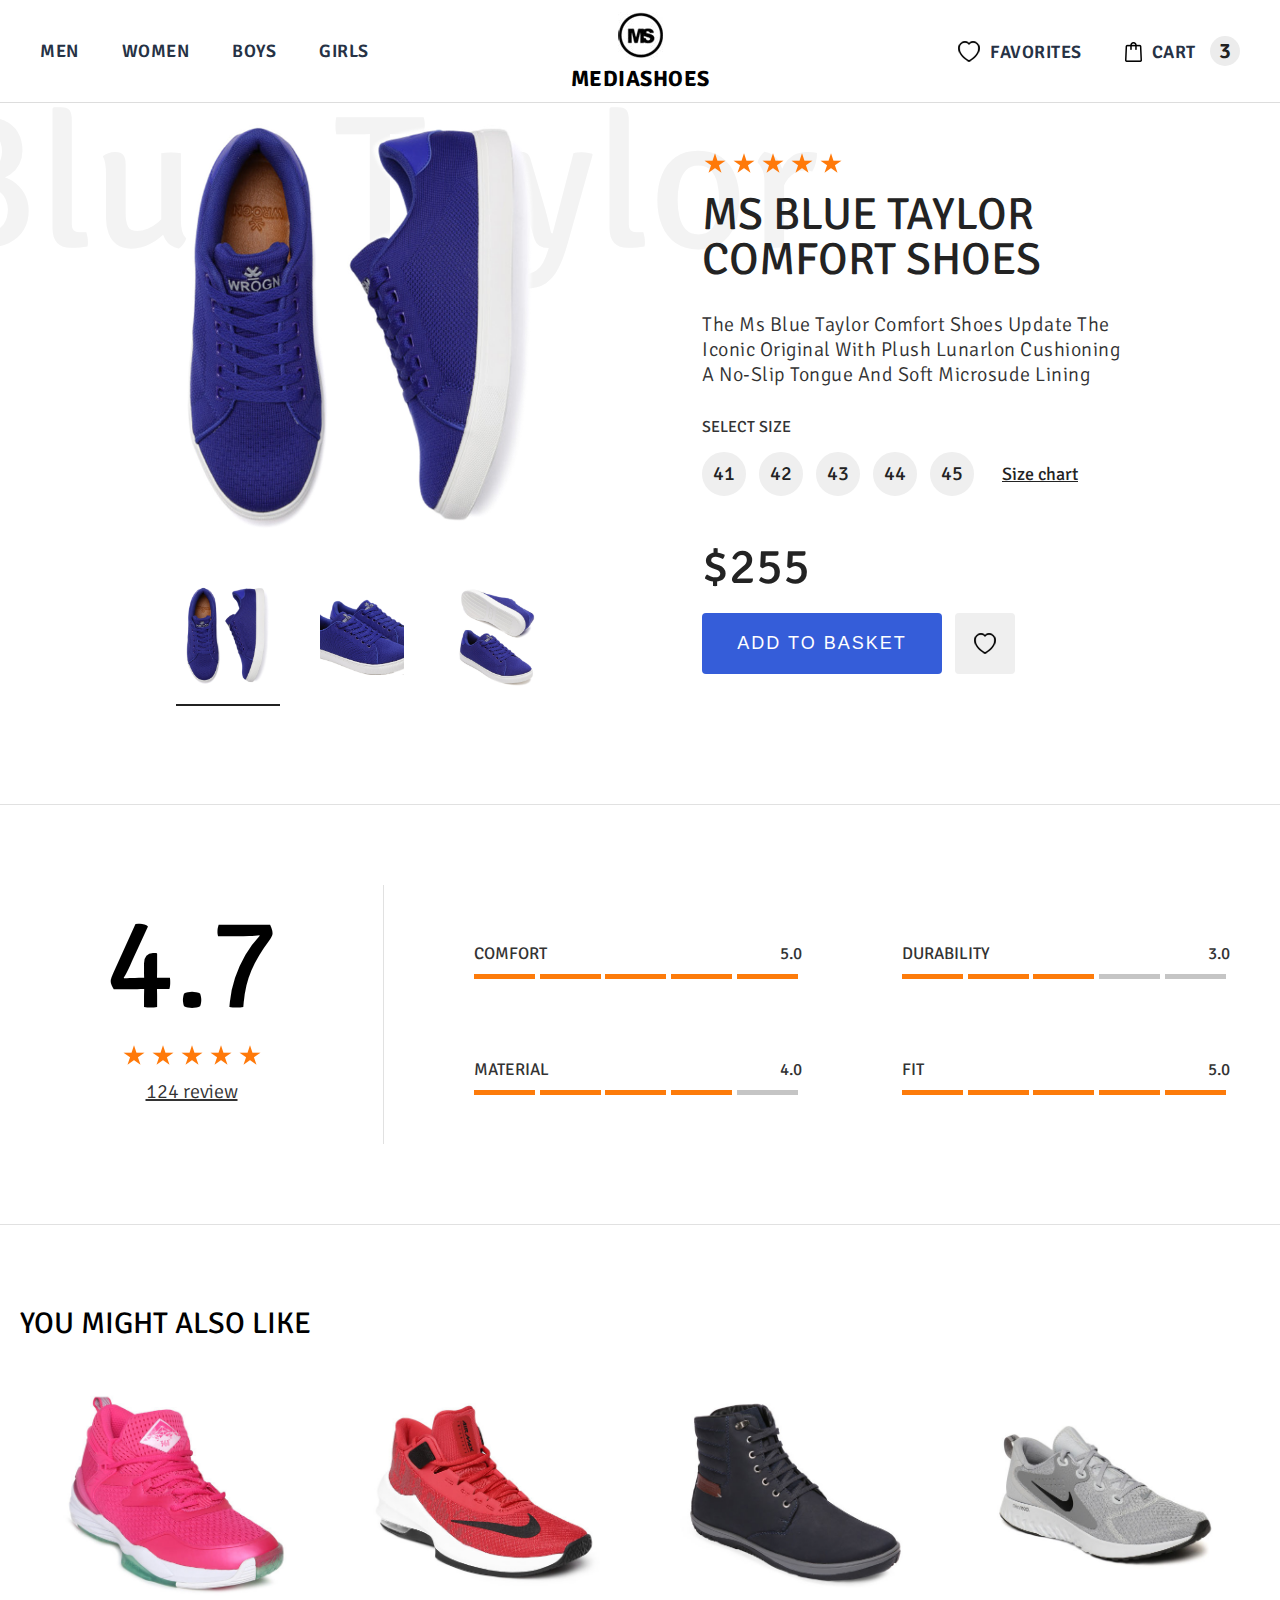
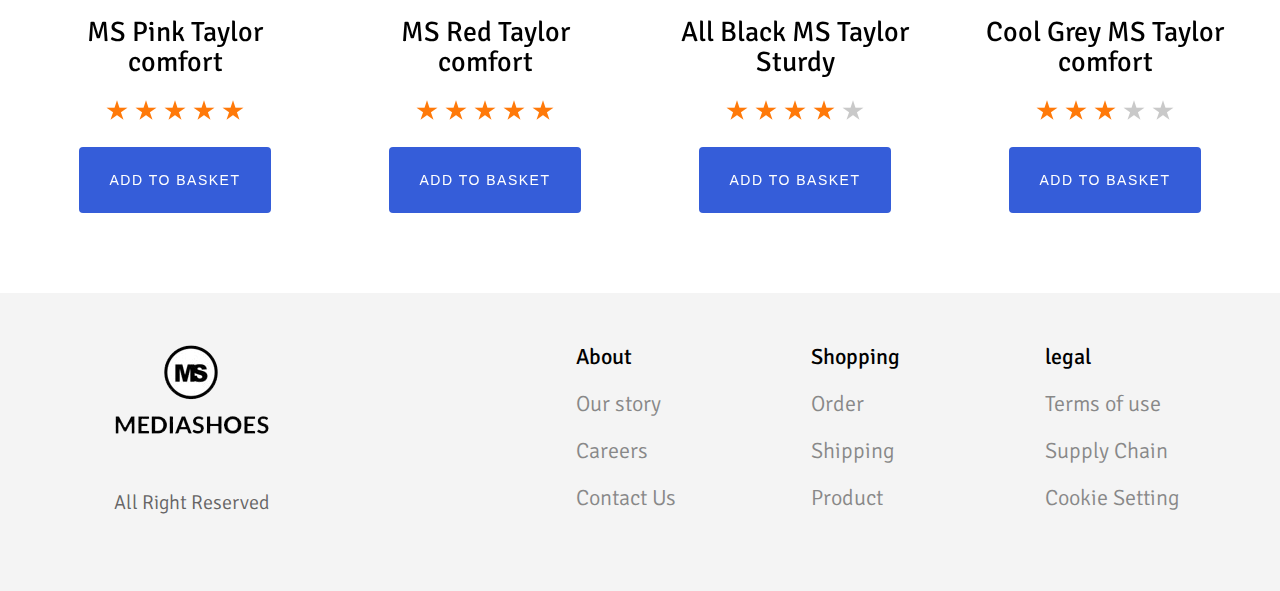
==== product.html @ 7b519699 "initial setup" ====
<!DOCTYPE html>
<html>
<head>
	<title>MediaShoes</title>
	<meta name="viewport" content="width=device-width, initial-scale=1">
	<link rel="icon" type="image/ico" href="images/favicon.ico"/>
	<script src="js/jquery-3.3.1.min.js"></script>
	<script type="text/javascript" src="js/slick.min.js"></script>
	<link href="https://fonts.googleapis.com/css?family=Open+Sans:300,400,600,700|Signika:300,400,600,700" rel="stylesheet">
	<link rel="stylesheet" type="text/css" href="css/slick.css"/>
	<link rel="stylesheet" type="text/css" href="css/style.css" />
</head>
<body>
<div  class="main_page">
<!--------------Header Start----------------->	
	<header class="page-header">
		<div class="container">
			<div class="header_content clearfix">
				<div class="left_header nav_wraper">
					<a href="javascript:;" class="burger_menu_icon">
						<span class="barline"></span>
						<span class="barline"></span>
						<span class="barline"></span>
					</a>
					<div class="fx_overlay"></div>
					<ul class="menulist clearfix">
						<li><a href="javascript:;">Men</a></li>
						<li><a href="javascript:;">Women</a></li>
						<li><a href="javascript:;">Boys</a></li>
						<li><a href="javascript:;">Girls</a></li>
					</ul>
				</div>
				<div class="center_header logo"><a href="javascript:;"><img src="images/logo1.jpg"/><div class="logo_txt">Mediashoes</div></a></div>
				<div class="right_header cart">
					<ul>
						<li class="fxfavorites"><a href="javascript:;"><span class="favo_icon"></span><span class="cart_txt">Favorites</span></a></li>
						<li class="fxcart"><a href="javascript:;"><span class="cart_icon"></span><span class="cart_txt">Cart</span> <span class="count">3</span></a></li>
					</ul>
				</div>
			</div>
		</div>
	</header>
<!--------------Header End------------------->	
	<div class="product_wrapper">
	 	<span class="product_bg_txt"></span>
	 	<div class="container">
<!-----------Product Section Start---------------->	 		
	 	<div class="product_content clearfix">
	 		<div class="product_left_content ">
	 			<div class="product_img">
	 				<div class="product_big">
	 					<div><div class="pdp_full"><img src="images/img4.png" class="prd_slider" /></div></div>
	 					<div><div class="pdp_full"><img src="images/img2.png" class="prd_slider" /></div></div>
	 					<div><div class="pdp_full"><img src="images/img3.png" class="prd_slider" /></div></div>
	 					<div><div class="pdp_full"><img src="images/img1.png" class="prd_slider" /></div></div>
	 				</div>
	 				<div class="product_small">
	 					<div><div class="pdpsmall_full"><img src="images/img4.png" class="prosmall_img" /></div></div>
	 					<div><div class="pdpsmall_full"><img src="images/img2.png" class="prosmall_img" /></div></div>
	 					<div><div class="pdpsmall_full"><img src="images/img3.png" class="prosmall_img" /></div></div>
	 					<div><div class="pdpsmall_full"><img src="images/img1.png" class="prosmall_img" /></div></div>
	 				</div>
	 			</div>	 			
	 		</div>
	 		<div class="product_right_content">
	 			<div class="product_rating">
	 				<span class="pdp_start_icon active"></span>
	 				<span class="pdp_start_icon active"></span>
	 				<span class="pdp_start_icon active"></span>
	 				<span class="pdp_start_icon active"></span>
	 				<span class="pdp_start_icon active"></span>
	 			</div>
	 			<div class="product_name">MS BLUE TAYLOR <br/>COMFORT SHOES</div>
	 			<div class="product_dis">The Ms Blue taylor comfort shoes update the iconic original with plush lunarlon cushioning 
a no-slip tongue and soft microsude lining</div>
	 			<div class="product_size">
	 				<div class="size_txt">Select size</div>
	 				<div class="size_types">
	 					<span class="sizees">41</span>
	 					<span class="sizees">42</span>
	 					<span class="sizees">43</span>
	 					<span class="sizees">44</span>
	 					<span class="sizees">45</span>
	 					<span class="size__chart">Size chart</span>
	 				</div>
	 			</div>
	 			<div class="product_price">
	 				<div class="pro_regualr_price">$255</div>
	 			</div>
	 			<div class="cart_buy_block">
	 				<button class="buy_btn">add to basket</button>
	 				<button class="whishlist_btn"><span class="whishlist_icon"></span></button>
	 			</div>
	 		</div>
	 	</div>	
	</div>
<!-----------Product Section End---------------->	
<!------------Rating Section Start----------------->	
	<div class="pdp_ratings">
		<div class="rating_wrapper clearfix">
			<div class="rating_left">
				<div class="rating_no">4.7</div>
				<div class="rating_star">
					<span class="pdp_start_icon active"></span>
					<span class="pdp_start_icon active"></span>
					<span class="pdp_start_icon active"></span>
					<span class="pdp_start_icon active"></span>
					<span class="pdp_start_icon active"></span>
				</div>
				<div class="total_review">124 review</div>
			</div>
			<div class="rating_right">
				<ul class="pdp_matrials_details clearfix">
					<li>
						<h2>Comfort
						<span class="martial_qualityno">5.0</span>		
						</h2>
						<div class="matrial_percentage">
							<span class="matrial_line"></span>
							<span class="matrial_line"></span>
							<span class="matrial_line"></span>
							<span class="matrial_line"></span>
							<span class="matrial_line"></span>
						</div>
					</li>
					<li>
						<h2>Durability
						<span class="martial_qualityno">3.0</span>
						</h2>
						<div class="matrial_percentage">
							<span class="matrial_line"></span>
							<span class="matrial_line"></span>
							<span class="matrial_line"></span>
							<span class="matrial_line active"></span>
							<span class="matrial_line active"></span>
						</div>
					</li>
					<li>
						<h2>material
						<span class="martial_qualityno">4.0</span>
						</h2>
						<div class="matrial_percentage">
							<span class="matrial_line"></span>
							<span class="matrial_line"></span>
							<span class="matrial_line"></span>
							<span class="matrial_line"></span>
							<span class="matrial_line active"></span>
						</div>
					</li>
					<li>
						<h2>fit
						<span class="martial_qualityno">5.0</span>
						</h2>
						<div class="matrial_percentage">
							<span class="matrial_line"></span>
							<span class="matrial_line"></span>
							<span class="matrial_line"></span>
							<span class="matrial_line"></span>
							<span class="matrial_line"></span>
						</div>
					</li>
				</ul>
			</div>
		</div>
	</div>
<!------------Rating Section End----------------->	
<!----------Related Product Start-------------->	
		<div class="related_pro_wraper">
			<div class="container">
				<h2 class="related_pro_heading">You might also like</h2>
				<div class="related_pro_item">
					<div class="rel_item_list">
						<div>
							<div class="pro_item">
								<div class="item_img"><a href="javascript:;"><img src="images/relatedimg4.jpg"></a></div>
								<div class="pro_item_name">MS Pink Taylor<br/> comfort</div>
								<div class="item_rating">
									<span class="pdp_start_icon active"></span>
									<span class="pdp_start_icon active"></span>
									<span class="pdp_start_icon active"></span>
									<span class="pdp_start_icon active"></span>
									<span class="pdp_start_icon active"></span>
								</div>
								<button class="pro_item_btn">Add To basket</button>
							</div>
						</div>
						<div>
							<div class="pro_item">
								<div class="item_img"><a href="javascript:;"><img src="images/relatedimg3.jpg"></a></div>
								<div class="pro_item_name">MS Red Taylor <br/> comfort</div>
								<div class="item_rating">
									<span class="pdp_start_icon active"></span>
									<span class="pdp_start_icon active"></span>
									<span class="pdp_start_icon active"></span>
									<span class="pdp_start_icon active"></span>
									<span class="pdp_start_icon active"></span>
								</div>
								<button class="pro_item_btn">Add To basket</button>
							</div>
						</div>
						<div>
							<div class="pro_item">
								<div class="item_img"><a href="javascript:;"><img src="images/relatedimg1.jpg"></a></div>
								<div class="pro_item_name">All Black MS Taylor<br/>Sturdy</div>
								<div class="item_rating">
									<span class="pdp_start_icon active"></span>
									<span class="pdp_start_icon active"></span>
									<span class="pdp_start_icon active"></span>
									<span class="pdp_start_icon active"></span>
									<span class="pdp_start_icon"></span>
								</div>
								<button class="pro_item_btn">Add To basket</button>
							</div>
						</div>
						<div>
							<div class="pro_item">
								<div class="item_img"><a href="javascript:;"><img src="images/relatedimg2.jpg"></a></div>
								<div class="pro_item_name">Cool Grey MS Taylor <br/>comfort</div>
								<div class="item_rating">
									<span class="pdp_start_icon active"></span>
									<span class="pdp_start_icon active"></span>
									<span class="pdp_start_icon active"></span>
									<span class="pdp_start_icon"></span>
									<span class="pdp_start_icon"></span>
								</div>
								<button class="pro_item_btn">Add To basket</button>
							</div>
						</div>
					</div>
				</div>
			</div>
		</div>
<!----------Related Product End-------------->	
</div>
<!--------Footer Start----------->	
<footer class="footer_panel">
	<div class="footer_content clearfix">
		<div class="footer_left">
			<div class="footer_logo">
				<img src="images/logo.png" />
			</div>
			<div class="footer_copy_txt">All Right Reserved</div>
		</div>
		<div class="footer_right">
			<div class="footerlinks clearfix">
				<div class="footernav">
					<h2 class="foo_head_links">About</h2>
					<div class="foo_slide">
						<ul class="footersub_links">
							<li><a href="javascript:;">Our story</a></li>
							<li><a href="javascript:;">Careers</a></li>
							<li><a href="javascript:;">Contact Us</a></li>
						</ul>
					</div>
				</div>
				<div class="footernav">
					<h2 class="foo_head_links">Shopping</h2>
					<div class="foo_slide">
						<ul class="footersub_links">
							<li><a href="javascript:;">Order</a></li>
							<li><a href="javascript:;">Shipping</a></li>
							<li><a href="javascript:;">Product</a></li>
						</ul>
					</div>
				</div>
				<div class="footernav">
					<h2 class="foo_head_links">legal</h2>
					<div class="foo_slide">
						<ul class="footersub_links">
							<li><a href="javascript:;">Terms of use</a></li>
							<li><a href="javascript:;">Supply Chain</a></li>
							<li><a href="javascript:;">Cookie Setting</a></li>
						</ul>
					</div>
				</div>
			</div>
			<div class="footerlat_copy_text">All Right Reserved</div>
		</div>
	</div>
</footer>
<!--------Footer End----------->
<!------------Size Chart POP Start--------------->
<div class="sizechart_pop">
	<div class="fx_overlay"></div>
	<div class="pop_wrappper">
		<span class="close_sizechart"></span>
		<h2>361 Degree Men Blue Professional Shoes</h2>
		<div class="sizetable">
			<table class="tbale_fileds">
				<tr>
					<th><strong>UK</strong></th>
					<th><strong>To Fit Foot Length (cm)</strong></th>
				</tr>
				<tr>
					<td>6</td>
					<td>25.0</td>
				</tr>
				<tr>
					<td>7</td>
					<td>25.5</td>
				</tr>
				<tr>
					<td>7.5</td>
					<td>26.0</td>
				</tr>
				<tr>
					<td>8</td>
					<td>26.5</td>
				</tr>
				<tr>
					<td>9</td>
					<td>27.0</td>
				</tr>
				<tr>
					<td>9.5</td>
					<td>27.5</td>
				</tr>																				
			</table>
		</div>
	</div>
</div>
<!------------Size Chart POP End--------------->
</div>
<script type="text/javascript">
	$(document).ready(function(){

		/***********Header Fixed********/
		$(window).scroll(function(){
		  if ($(window).scrollTop() >= 100) {
		    $('.page-header').addClass('fixed');
		   }
		   else {
		    $('.page-header').removeClass('fixed');
		  }
		});

		/*******Silder*********/
		$('.product_big').slick({
		  slidesToShow: 1,
		  slidesToScroll: 1,
		  arrows: false,
		  fade: true,
		  asNavFor: '.product_small'
		});
		$('.product_small').slick({
		  slidesToShow: 3,
		  slidesToScroll: 1,
		  asNavFor: '.product_big',
		  dots: false,
		  arrows:false,
		  centerMode: false,
		  focusOnSelect: true
		});

		/*********Size*********/
		$('.size_types .sizees').click( function() {
   			 $(this).addClass('active').siblings().removeClass('active');
  		});
  		/********Related product**********/
  		$('.rel_item_list').slick({
  			infinite: true,
  			slidesToShow: 4,
  			slidesToScroll: 1,
  			dots: false,
		  	arrows:false,
		  	responsive: [
                  {
                    breakpoint: 1100,
                    settings: {
                      slidesToShow: 3,
                      slidesToScroll: 1,
                      infinite: false,
                      arrows: true,
                      autoplay:true
                    }
                  },
                  {
                    breakpoint: 767,
                    settings: {
                      slidesToShow: 2,
                      slidesToScroll: 1,
                      infinite: false,
                      arrows:true,
                      autoplay:true
                    }
                  },
                  {
                    breakpoint: 500,
                    settings: {
                      slidesToShow: 1,
                      slidesToScroll: 1,
                       arrows:true,
                    }
                  },
                ]
		});

		/******Footer Responsive**/
		if ($(window).width() <= 767) {
			$(document).on('click', ".foo_head_links" ,function(){
				if($(this).next().is(':visible') == false){
					$('.foo_silde').slideUp(300).removeClass("active_links");
					$(".foo_head_links").removeClass("active");
				}
				$(this).next().slideToggle(300).toggleClass("active_links");
				$(this).toggleClass("active");
			});
		};
		$('.burger_menu_icon').click(function(){
			$('.menulist ').addClass('active');
			$('.fx_overlay').fadeIn();
		});
		$('.fx_overlay').click(function(){
			$(this).fadeOut();
			$('.menulist ').removeClass('active');	
		});
		/***Size chart***/
		$('.size__chart').click(function(){
			$('.sizechart_pop').addClass('active');
		});
		$('.close_sizechart').click(function(){
			$(this).parents().removeClass('active');
		});
		$('.whishlist_icon').click(function(){
			$(this).toggleClass('active');
			$('.fxfavorites .favo_icon').toggleClass('active');
		});
	});
</script>	
</body>
</html>
---- css/style.css ----
body,h1,h2,h3,h4,h5,h6{font-weight:400;font-size:14px}a,body{color:#263245;text-decoration:none}:focus,a,input,select,textarea{outline:0}.container,img{max-width:100%}.header_content,.product_right_content,body{font-family:Signika,sans-serif}.main_page,.product_big{overflow:hidden}blockquote,body,button,dd,div,dl,dt,embed,fieldset,form,h1,h2,h3,h4,h5,h6,hr,input,label,li,object,ol,p,pre,table,td,th,ul{margin:0;padding:0;box-sizing:border-box}body,html{height:100%}abbr,fieldset,img{border:0}article,aside,details,figcaption,figure,footer,header,hgroup,nav,section{display:block;margin:0;padding:0}li,ul{list-style:none}img{display:block}a:hover{color:#204384;text-decoration:none!important}input[type=checkbox],input[type=radio]{outline:0;border:0;width:15px;height:15px;margin:0;padding:0}input[type=submit],input[type=button]{-webkit-box-shadow:none!important;-moz-box-shadow:none!important;box-shadow:none!important;border:none}::-moz-selection{background:#3cbc9f;color:#fff}::selection{background:#3cbc9f;color:#fff}.clearfix:after,.clearfix:before,.container::after,.container::before,section::after,section::before{content:" ";display:table}.clearfix:after,.container::after,.container::before,section::after,section::before{clear:both}.main_page{position:relative;display:block;width:100%}.container{width:100%;margin-left:auto;margin-right:auto;padding:0 20px}.left_header{float:left;width:44%}.page-header.fixed{position:fixed;width:100%;-webkit-box-shadow:0 0 5px 0 rgba(168,156,168,1);-moz-box-shadow:0 0 5px 0 rgba(168,156,168,1);box-shadow:0 0 5px 0 rgba(168,156,168,1);z-index:20}.page-header.fixed .cart ul,.page-header.fixed .nav_wraper ul{margin:0}.page-header.fixed .logo_txt{display:none}.center_header,.center_header img,.header_content .cart ul li{display:inline-block}.page-header.fixed .center_header{top:9px}.header_content .left_header ul{float:left;padding:24px 0}.header_content ul li{display:inline-block;position:relative;font-weight:600;color:#010101;letter-spacing:.5px;font-size:18px;text-transform:uppercase;padding:0 20px}.cart ul,.nav_wraper ul{margin:16px 0;padding:20px 0;transition:all .3s linear}.header_content .cart ul{float:right}.header_content{position:relative}.right_header{float:right;width:40%}.center_header{position:absolute;left:0;right:0;margin:0 auto;width:200px;text-align:center;top:12px}.menulist li a{position:relative;display:block}.menulist li:after,.menulist li:before{content:'';position:absolute;width:0%;height:4px;bottom:-17px;margin-top:-.5px;background:#000}.cart_icon,.fxfavorites .favo_icon{display:inline-block;margin-right:10px;position:relative;top:4px}.fxcart .count{width:30px;height:30px;line-height:30px;display:inline-block;border-radius:100%;text-align:center;margin-left:10px;background:#ececec;color:#212121;font-size:22px}.menulist li a:hover{color:#000}.menulist li:before{left:-2.5px}.menulist li:after{right:2.5px;background:#000;transition:width .8s cubic-bezier(.22,.61,.36,1)}.menulist li:hover:before{background:#000;width:100%;transition:width .5s cubic-bezier(.22,.61,.36,1)}.menulist li:hover:after{background:0 0;width:100%;transition:0s}.center_header .logo_txt{color:#010101;font-weight:700;margin-top:3px;transition:all .3s linear;font-size:22px;text-transform:uppercase;letter-spacing:.5px;display:inline-block;width:100%}.fxfavorites .favo_icon{background:url(../images/sprite.png) -3px -2px no-repeat;width:22px;height:21px}.fxfavorites .favo_icon.active{background:url(../images/sprite.png) -3px -32px no-repeat}.page-header{border-bottom:1px solid #ddd;background:#fff}.cart_icon{background:url(../images/sprite.png) -30px -2px no-repeat;width:17px;height:20px}.burger_menu_icon{position:absolute;left:0;top:15px;cursor:pointer;display:none}.burger_menu_icon .barline{width:30px;height:3px;background:#000;margin:5px 0;display:block}.fx_overlay{display:none;width:100%;height:100%;background:rgba(0,0,0,.8);position:fixed;z-index:98;top:0;left:0}.fx_overlay.active{display:block}.product_bg_txt{position:relative;display:block}.product_bg_txt:before{font-size:190px;color:#f3f3f3;position:absolute;content:'Blue Taylor';z-index:-1;left:-6%;line-height:165px}.pdp_matrials_details li,.pdpsmall_full,.pro_item .item_img,.product_big,.product_wrapper{position:relative}.product_left_content{float:left;width:55%;margin:0 auto;text-align:center}.product_left_content img{display:inline-block}.product_right_content{float:left;width:45%;color:#232323;margin-top:50px;padding-right:10%}.product_big .prd_slider{max-height:450px;margin:0 auto}.product_rating{margin-bottom:15px}.pdp_start_icon.active{background:url(../images/sprite.png) -55px -2px no-repeat}.pdp_start_icon{background:url(../images/sprite.png) -84px -2px no-repeat;width:22px;height:20px;margin:0 2px;display:inline-block}.product_small{max-width:400px;margin:0 auto}.product_small .slick-current .pdpsmall_full{border-bottom:2px solid #212121}.pdpsmall_full{margin:15px;cursor:pointer;padding:10px}.pdpsmall_full .prosmall_img{max-height:120px}.product_small .slick-list{padding:0!important}.product_right_content .product_name{font-size:45px;color:#232323;line-height:45px}.product_right_content .product_dis{margin:30px 0;color:#333;font-size:20px;text-transform:capitalize;font-weight:300;letter-spacing:.5px;line-height:25px}.product_right_content .size_txt{font-size:16px;color:#333;text-transform:uppercase}.product_size .size_types .sizees{width:40px;height:40px;line-height:40px;font-size:20px;margin:0 5px;cursor:pointer;background:#efefef;border:2px solid #efefef;border-radius:100%;display:inline-block;text-align:center}.product_size .size_types{margin:15px 0 40px}.product_size .size_types .sizees.active{border-color:#2651dd;background:0 0;color:#2651dd}.product_size .size_types .size__chart{font-size:18px;color:#232323;text-decoration:underline;margin-left:20px;cursor:pointer}.product_price .pro_regualr_price{font-size:50px}.cart_buy_block button{-webkit-transition:all .2s ease;-o-transition:all .2s ease;transition:all .2s ease;border:0;border-radius:4px;padding:20px 0;cursor:pointer;text-align:center;font-size:18px;font-weight:lighter;text-transform:uppercase}.cart_buy_block .buy_btn{color:#fff;background:#355dd9;letter-spacing:2px;width:240px;-webkit-transition:all .5s linear;-moz-transition:all .5s linear;-ms-transition:all .5s linear;-o-transition:all .5s linear;transition:all .5s linear}.cart_buy_block .buy_btn:hover{box-shadow:inset 300px 0 0 0 #153ebb;color:#fff}.cart_buy_block .whishlist_btn{background:#efefef;margin-left:10px;width:60px;height:61px;text-align:center;vertical-align:top}.cart_buy_block .whishlist_btn .whishlist_icon{background:url(../images/sprite.png) -3px -2px no-repeat;width:22px;height:21px;display:inline-block}.cart_buy_block .whishlist_btn .whishlist_icon.active,.cart_buy_block .whishlist_btn .whishlist_icon:hover{background:url(../images/sprite.png) -3px -32px no-repeat}.cart_buy_block{margin:15px 0 50px}.product_content{padding-bottom:80px}.product_size .size_types .sizees:first-child{margin-left:0}.pdp_ratings{border-bottom:1px solid #e1e1e1;border-top:1px solid #e1e1e1;padding:80px 0}.rating_left .rating_star{margin:40px 0 10px}.rating_left{width:30%;float:left;border-right:1px solid #e1e1e1;text-align:center;color:#000;padding:40px 0}.rating_left .rating_no{font-size:130px;line-height:80px}.rating_left .total_review{font-size:20px;color:#333;font-weight:lighter;text-decoration:underline;cursor:pointer}.rating_right{float:right;width:70%;padding:18px 0 0 40px}.pdp_matrials_details li{width:50%;float:left;padding:40px 50px}.pdp_matrials_details li h2{text-transform:uppercase;font-size:17px;color:#333;margin-bottom:10px;position:relative}.matrial_percentage .matrial_line{width:18.6%;height:5px;margin-right:.5%;display:inline-block;background:#fd7b0a}.matrial_percentage .matrial_line.active{background:#c5c5c5}.matrial_percentage{line-height:0}.pro_item .item_img img{max-height:261px;margin:0 auto;-webkit-transform:scale(1);transform:scale(1);-webkit-transition:.3s ease-in-out;transition:.3s ease-in-out}.pro_item:hover .item_img img{-webkit-transform:scale(1.2);transform:scale(1.2)}.pdp_matrials_details li h2 .martial_qualityno{position:absolute;top:0;right:0;font-size:17px;color:#333}.pro_item,.sizechart_pop{position:relative}.related_pro_wraper{padding:80px 0}.related_pro_item{margin-top:30px}.related_pro_wraper .related_pro_heading{font-size:30px;text-transform:uppercase;color:#000}.rel_item_list .pro_item_name{line-height:30px;color:#000;font-size:28px}.rel_item_list .pro_item{text-align:center;margin:0 20px}.pro_item .item_img{padding:20px;cursor:pointer}.pro_item button.pro_item_btn{-webkit-transition:all .5s linear;-moz-transition:all .5s linear;-ms-transition:all .5s linear;-o-transition:all .5s linear;transition:all .5s linear;background:#355dd9;cursor:pointer;font-size:14px;font-weight:lighter;letter-spacing:1.5px;text-transform:uppercase;border-radius:4px;border:0;color:#fff;padding:25px 30px}.pro_item:hover button.pro_item_btn{box-shadow:inset 300px 0 0 0 #153ebb;color:#fff}.pro_item .item_rating{padding:23px 0}.footer_panel{background:#f4f4f4;color:#656464;padding:50px 0 60px}.footer_left{float:left;width:30%;text-align:center}.footer_logo img{text-align:center;margin:0 auto}.foo_head_links,.footersub_links li{margin-bottom:20px}.footer_right{float:right;width:55%}.footer_right .footernav{width:33.33%;float:left;font-size:22px}.foo_head_links{font-size:22px;color:#000}.footersub_links li a{color:#888;font-weight:300}.footersub_links li a:hover{color:#333;letter-spacing:.5px}.footerlat_copy_text{display:none}.footer_copy_txt,.footerlat_copy_text{margin-top:55px;font-size:20px;font-weight:lighter}.sizechart_pop.active,.sizechart_pop.active .fx_overlay{display:block}.sizechart_pop{top:0;z-index:101;bottom:0;left:0;right:0;transition:opacity .5s;display:none}.pop_wrappper{max-width:500px;border-radius:3px;padding:50px 20px;background:#fff;position:fixed;left:50%;top:50%;-webkit-transform:translate(-50%,-50%);-ms-transform:translate(-50%,-50%);-o-transform:translate(-50%,-50%);transform:translate(-50%,-50%);z-index:99}.sizechart_pop .pop_wrappper h2{font-size:18px;margin-bottom:20px;text-align:center}.sizetable table{text-align:center;font-size:16px;border:1px solid #D5D6D9;border-collapse:collapse;margin:0 auto}.sizetable table tr td,.sizetable table tr th{padding:10px 15px;border-bottom:1px solid #D5D6D9}.sizetable table tr td:first-child,.sizetable table tr th:first-child{border-right:1px solid #D5D6D9}.close_sizechart{background:url(../images/sprite.png) -85px -29px no-repeat;position:absolute;top:10px;right:10px;cursor:pointer;width:20px;height:19px;display:inline-block}@media (max-width:1024px){.footer_right{width:70%;padding-left:1%}.product_right_content{padding-right:1%}.pdp_matrials_details li{padding:30px 20px}.pdp_ratings{padding:20px 0}.rating_left .rating_no{font-size:90px;line-height:40px}.rel_item_list .pro_item_name{font-size:22px;line-height:normal}.pro_item .item_rating{padding:15px 0}.pro_item button.pro_item_btn{padding:17px}.related_pro_wraper{padding:40px 0}.header_content ul li{padding:0 10px}.product_bg_txt:before{font-size:145px}.rel_item_list .slick-arrow{position:absolute;top:45%;text-indent:-9999px;border:0;width:12px;height:20px;display:inline-block}.rel_item_list .slick-prev{background:url(../images/sprite.png) -117px -33px no-repeat;left:0}.rel_item_list .slick-next{background:url(../images/sprite.png) -118px -3px no-repeat;right:0}}@media (max-width:800px){.center_header .logo_txt,.menulist li:after,.menulist li:before,.right_header .cart_txt{display:none}.product_right_content{margin-top:20px}.product_right_content .product_name{font-size:30px;line-height:30px}.product_right_content .product_dis{font-size:16px;margin:10px 0}.product_size .size_types .sizees{width:30px;height:30px;line-height:30px;font-size:15px;margin:0 3px}.product_size .size_types .size__chart{font-size:14px;margin-left:10px}.product_left_content{width:50%}.product_big .prd_slider{max-height:350px}.product_price .pro_regualr_price{font-size:35px}.product_size .size_types{margin:15px 0 30px}.cart_buy_block button{font-size:16px;padding:15px 0}.cart_buy_block .whishlist_btn{height:48px;padding:14px 0}.pdp_ratings{padding:30px 0}.rating_wrapper{padding:0 10px}.rating_left{width:25%}.rating_right{width:75%;padding-left:0}.matrial_percentage .matrial_line{width:18.2%}.header_content .right_header ul li{padding:0}.fxcart .count{margin-left:0;width:20px;height:20px;line-height:20px;font-size:14px;top:5px}.header_content .left_header{width:100%;float:none}.cart ul,.nav_wraper ul{margin:0;padding:15px 0}.center_header,.fxfavorites .favo_icon,.page-header.fixed .center_header{top:5px}.burger_menu_icon{display:block}.cart_icon{margin-right:0}.header_content .left_header ul{background:#fff;margin-top:0;position:fixed;left:-95%;display:block;width:90%;height:100vh;color:#000;z-index:999;border-top:0;box-shadow:0 0 10px #ccc;-moz-box-shadow:0 0 10px #ccc;-webkit-box-shadow:0 0 10px #ccc;-o-box-shadow:0 0 10px #ccc;-ms-box-shadow:0 0 10px #ccc;padding:0}.header_content .left_header ul.active{top:0;left:0}.header_content ul.menulist li{display:block;padding:10px;border-bottom:1px solid #000}}@media (max-width:767px){.footer_left,.footer_right,.footer_right .footernav{width:100%;float:none;font-size:16px;padding-left:0}.foo_head_links,.foo_slide{border-bottom:1px solid #252525;padding:10px 20px}.footersub_links li{margin-bottom:10px}.foo_head_links,.footersub_links li:last-child{margin-bottom:0}.footerlinks{border-top:1px solid #000}.foo_slide{display:none}.foo_head_links{font-size:18px;position:relative}.foo_head_links:after{content:'';background:url(../images/sprite.png) -118px -3px no-repeat;width:12px;height:20px;display:inline-block;position:absolute;right:21px;top:11px}.footer_panel{padding:20px 0}.footer_logo{margin:0 auto 20px;width:100px}.footer_copy_txt{display:none}.footerlat_copy_text{display:block;text-align:center;margin-top:20px;font-size:14px}.foo_head_links.active:after{background:url(../images/sprite.png) -141px -12px no-repeat;top:17px;width:20px;height:20px}.cart_buy_block .buy_btn{width:200px}.related_pro_wraper .related_pro_heading{font-size:25px}}@media (max-width:667px){.product_left_content,.product_right_content{width:100%;float:none}.product_content{padding:0}.pdp_matrials_details li{width:100%;padding:10px 0}.rating_left{padding:20px 0 0}.product_size .size_types .sizees{width:25px;height:25px;line-height:25px;font-size:13px}.pdp_matrials_details li h2,.pdp_matrials_details li h2 .martial_qualityno{font-size:15px}.rating_left,.rating_right{width:100%;float:none;border-right:0}.related_pro_wraper .related_pro_heading{font-size:20px}.related_pro_wraper{padding:30px 0}.pro_item button.pro_item_btn{padding:13px;font-size:12px}.product_right_content .product_name{font-size:25px;line-height:normal}.product_right_content .product_dis{font-size:13px;line-height:normal}.product_right_content .size_txt{font-size:14px}.cart_buy_block button{padding:13px 0;font-size:14px}.product_size .size_types .size__chart{font-size:13px}.rating_left .total_review{font-size:16px}.pdpsmall_full{margin:10px}.cart_buy_block .whishlist_btn{height:44px;padding:13px 0}.rel_item_list .slick-list{padding:0 13px}.header_content ul.menulist li{font-size:16px;font-weight:lighter}.foo_head_links{padding:10px}.foo_head_links:after{right:11px}.pop_wrappper{max-width:100%;width:80%;padding:20px}.sizechart_pop .pop_wrappper h2{font-size:14px}}
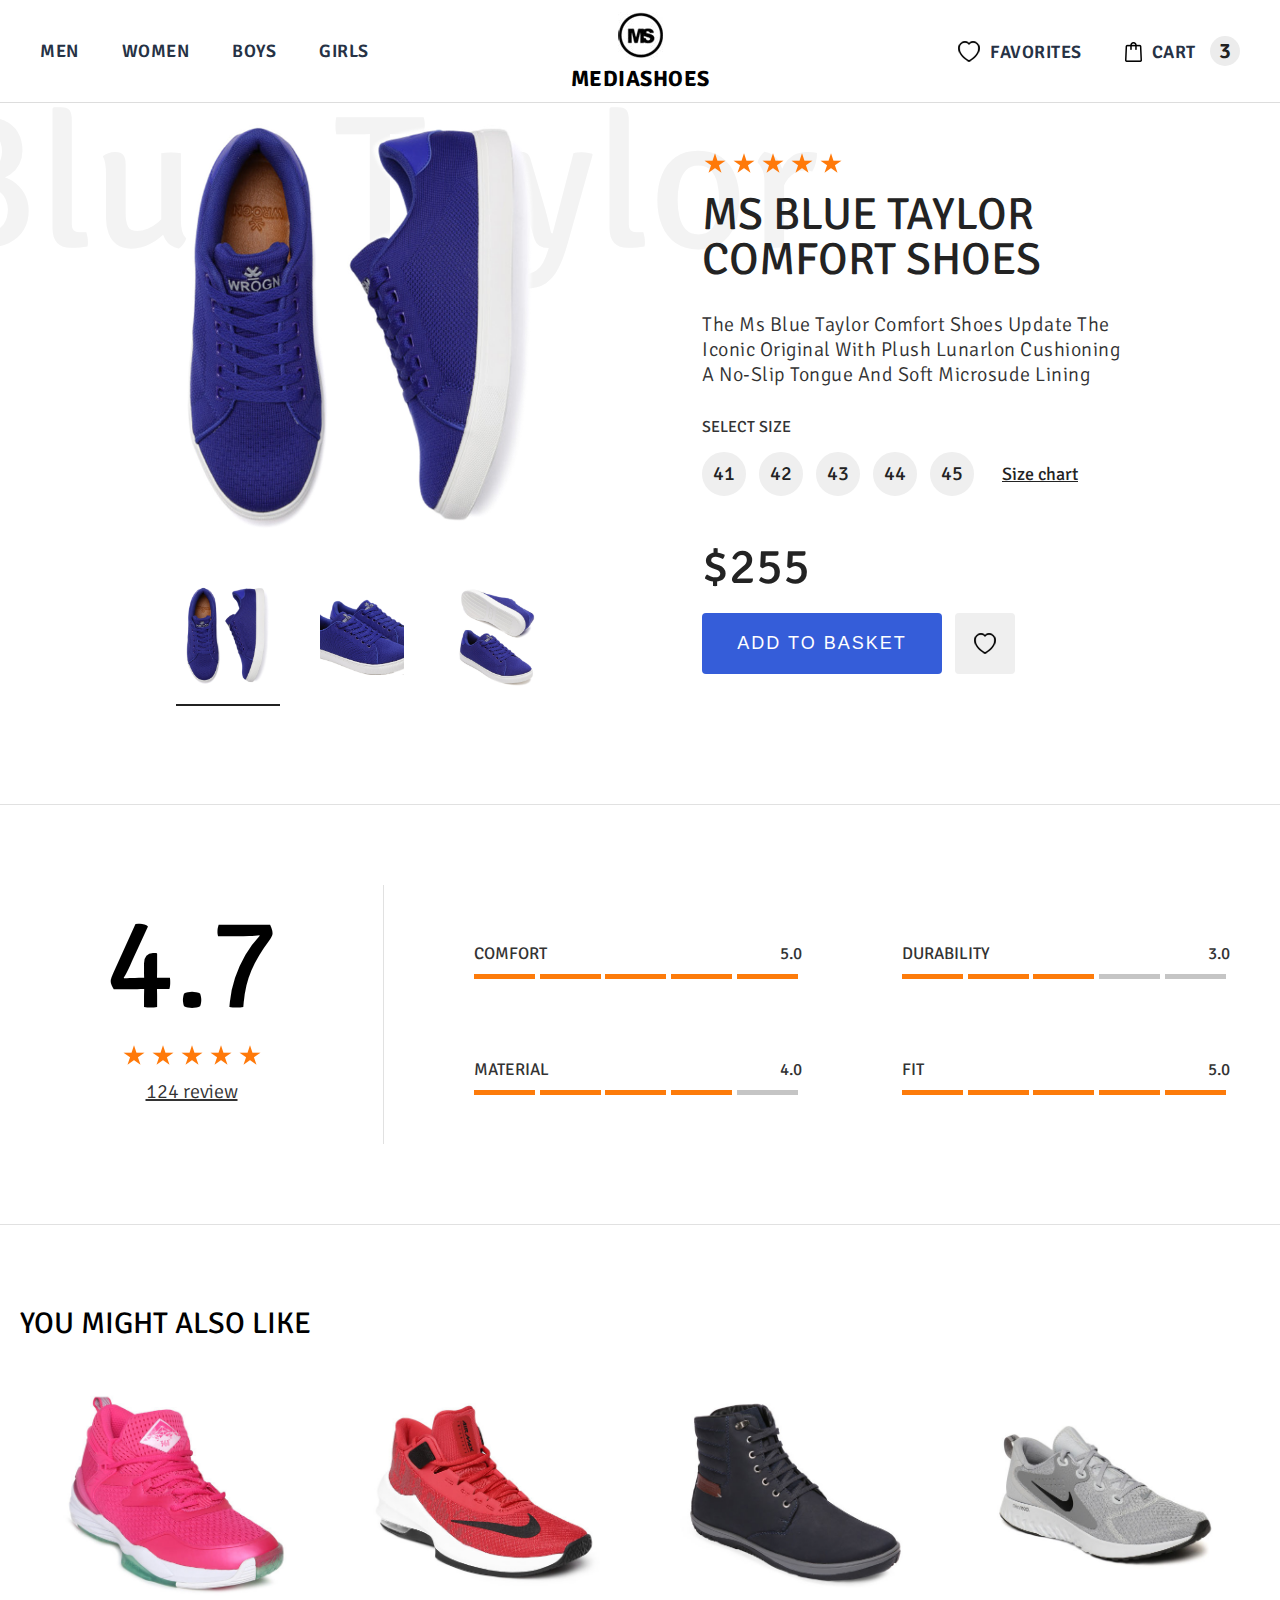
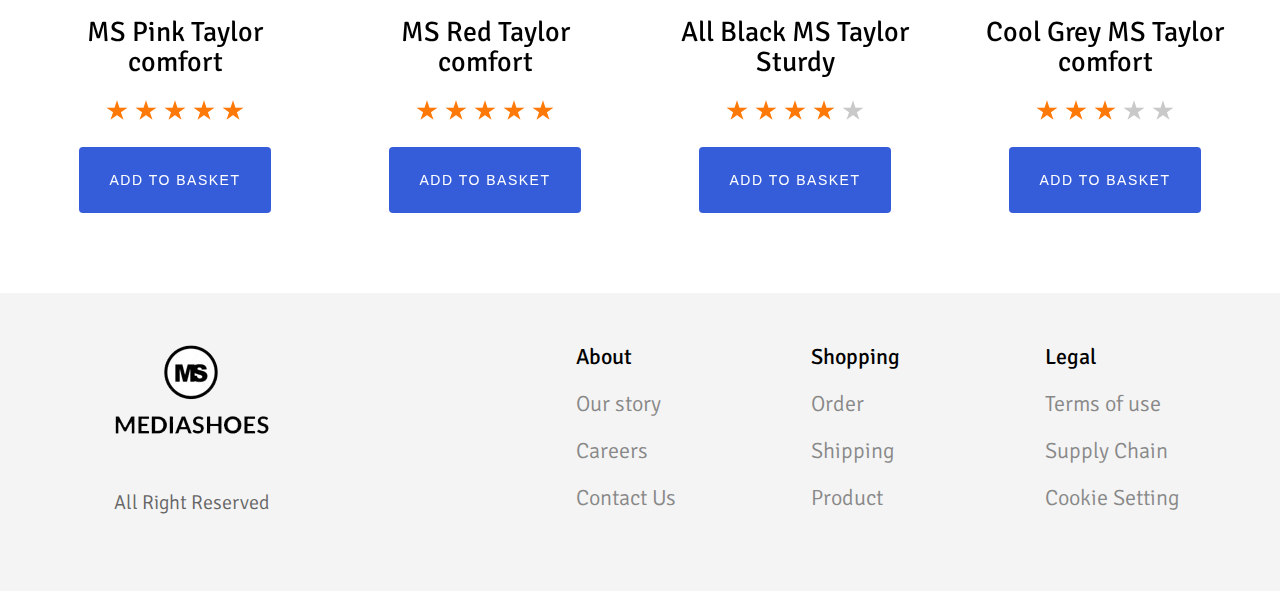
==== commit b73f79cc: "changes" ====
--- a/product.html
+++ b/product.html
@@ -264,7 +264,7 @@
 					</div>
 				</div>
 				<div class="footernav">
-					<h2 class="foo_head_links">legal</h2>
+					<h2 class="foo_head_links">Legal</h2>
 					<div class="foo_slide">
 						<ul class="footersub_links">
 							<li><a href="javascript:;">Terms of use</a></li>
@@ -340,7 +340,19 @@
 		  slidesToScroll: 1,
 		  arrows: false,
 		  fade: true,
-		  asNavFor: '.product_small'
+		  asNavFor: '.product_small',
+		  responsive: [
+                  {
+                    breakpoint: 500,
+                    settings: {
+                      //slidesToShow: 3,
+                      slidesToScroll: 1,
+                      //infinite: false,
+                      arrows: true,
+                      //autoplay:true
+                    }
+                  },
+             ]
 		});
 		$('.product_small').slick({
 		  slidesToShow: 3,
@@ -381,7 +393,8 @@
                       slidesToScroll: 1,
                       infinite: false,
                       arrows:true,
-                      autoplay:true
+                      autoplay:true,
+                      autoplaySpeed:1500,
                     }
                   },
                   {
@@ -389,7 +402,9 @@
                     settings: {
                       slidesToShow: 1,
                       slidesToScroll: 1,
-                       arrows:true,
+                      arrows:true,
+                      autoplay:true, 
+                      autoplaySpeed:1500,
                     }
                   },
                 ]
@@ -399,7 +414,7 @@
 		if ($(window).width() <= 767) {
 			$(document).on('click', ".foo_head_links" ,function(){
 				if($(this).next().is(':visible') == false){
-					$('.foo_silde').slideUp(300).removeClass("active_links");
+					$('.foo_slide').slideUp(300).removeClass('active_links');
 					$(".foo_head_links").removeClass("active");
 				}
 				$(this).next().slideToggle(300).toggleClass("active_links");
--- a/css/style.css
+++ b/css/style.css
@@ -1 +1 @@
-body,h1,h2,h3,h4,h5,h6{font-weight:400;font-size:14px}a,body{color:#263245;text-decoration:none}:focus,a,input,select,textarea{outline:0}.container,img{max-width:100%}.header_content,.product_right_content,body{font-family:Signika,sans-serif}.main_page,.product_big{overflow:hidden}blockquote,body,button,dd,div,dl,dt,embed,fieldset,form,h1,h2,h3,h4,h5,h6,hr,input,label,li,object,ol,p,pre,table,td,th,ul{margin:0;padding:0;box-sizing:border-box}body,html{height:100%}abbr,fieldset,img{border:0}article,aside,details,figcaption,figure,footer,header,hgroup,nav,section{display:block;margin:0;padding:0}li,ul{list-style:none}img{display:block}a:hover{color:#204384;text-decoration:none!important}input[type=checkbox],input[type=radio]{outline:0;border:0;width:15px;height:15px;margin:0;padding:0}input[type=submit],input[type=button]{-webkit-box-shadow:none!important;-moz-box-shadow:none!important;box-shadow:none!important;border:none}::-moz-selection{background:#3cbc9f;color:#fff}::selection{background:#3cbc9f;color:#fff}.clearfix:after,.clearfix:before,.container::after,.container::before,section::after,section::before{content:" ";display:table}.clearfix:after,.container::after,.container::before,section::after,section::before{clear:both}.main_page{position:relative;display:block;width:100%}.container{width:100%;margin-left:auto;margin-right:auto;padding:0 20px}.left_header{float:left;width:44%}.page-header.fixed{position:fixed;width:100%;-webkit-box-shadow:0 0 5px 0 rgba(168,156,168,1);-moz-box-shadow:0 0 5px 0 rgba(168,156,168,1);box-shadow:0 0 5px 0 rgba(168,156,168,1);z-index:20}.page-header.fixed .cart ul,.page-header.fixed .nav_wraper ul{margin:0}.page-header.fixed .logo_txt{display:none}.center_header,.center_header img,.header_content .cart ul li{display:inline-block}.page-header.fixed .center_header{top:9px}.header_content .left_header ul{float:left;padding:24px 0}.header_content ul li{display:inline-block;position:relative;font-weight:600;color:#010101;letter-spacing:.5px;font-size:18px;text-transform:uppercase;padding:0 20px}.cart ul,.nav_wraper ul{margin:16px 0;padding:20px 0;transition:all .3s linear}.header_content .cart ul{float:right}.header_content{position:relative}.right_header{float:right;width:40%}.center_header{position:absolute;left:0;right:0;margin:0 auto;width:200px;text-align:center;top:12px}.menulist li a{position:relative;display:block}.menulist li:after,.menulist li:before{content:'';position:absolute;width:0%;height:4px;bottom:-17px;margin-top:-.5px;background:#000}.cart_icon,.fxfavorites .favo_icon{display:inline-block;margin-right:10px;position:relative;top:4px}.fxcart .count{width:30px;height:30px;line-height:30px;display:inline-block;border-radius:100%;text-align:center;margin-left:10px;background:#ececec;color:#212121;font-size:22px}.menulist li a:hover{color:#000}.menulist li:before{left:-2.5px}.menulist li:after{right:2.5px;background:#000;transition:width .8s cubic-bezier(.22,.61,.36,1)}.menulist li:hover:before{background:#000;width:100%;transition:width .5s cubic-bezier(.22,.61,.36,1)}.menulist li:hover:after{background:0 0;width:100%;transition:0s}.center_header .logo_txt{color:#010101;font-weight:700;margin-top:3px;transition:all .3s linear;font-size:22px;text-transform:uppercase;letter-spacing:.5px;display:inline-block;width:100%}.fxfavorites .favo_icon{background:url(../images/sprite.png) -3px -2px no-repeat;width:22px;height:21px}.fxfavorites .favo_icon.active{background:url(../images/sprite.png) -3px -32px no-repeat}.page-header{border-bottom:1px solid #ddd;background:#fff}.cart_icon{background:url(../images/sprite.png) -30px -2px no-repeat;width:17px;height:20px}.burger_menu_icon{position:absolute;left:0;top:15px;cursor:pointer;display:none}.burger_menu_icon .barline{width:30px;height:3px;background:#000;margin:5px 0;display:block}.fx_overlay{display:none;width:100%;height:100%;background:rgba(0,0,0,.8);position:fixed;z-index:98;top:0;left:0}.fx_overlay.active{display:block}.product_bg_txt{position:relative;display:block}.product_bg_txt:before{font-size:190px;color:#f3f3f3;position:absolute;content:'Blue Taylor';z-index:-1;left:-6%;line-height:165px}.pdp_matrials_details li,.pdpsmall_full,.pro_item .item_img,.product_big,.product_wrapper{position:relative}.product_left_content{float:left;width:55%;margin:0 auto;text-align:center}.product_left_content img{display:inline-block}.product_right_content{float:left;width:45%;color:#232323;margin-top:50px;padding-right:10%}.product_big .prd_slider{max-height:450px;margin:0 auto}.product_rating{margin-bottom:15px}.pdp_start_icon.active{background:url(../images/sprite.png) -55px -2px no-repeat}.pdp_start_icon{background:url(../images/sprite.png) -84px -2px no-repeat;width:22px;height:20px;margin:0 2px;display:inline-block}.product_small{max-width:400px;margin:0 auto}.product_small .slick-current .pdpsmall_full{border-bottom:2px solid #212121}.pdpsmall_full{margin:15px;cursor:pointer;padding:10px}.pdpsmall_full .prosmall_img{max-height:120px}.product_small .slick-list{padding:0!important}.product_right_content .product_name{font-size:45px;color:#232323;line-height:45px}.product_right_content .product_dis{margin:30px 0;color:#333;font-size:20px;text-transform:capitalize;font-weight:300;letter-spacing:.5px;line-height:25px}.product_right_content .size_txt{font-size:16px;color:#333;text-transform:uppercase}.product_size .size_types .sizees{width:40px;height:40px;line-height:40px;font-size:20px;margin:0 5px;cursor:pointer;background:#efefef;border:2px solid #efefef;border-radius:100%;display:inline-block;text-align:center}.product_size .size_types{margin:15px 0 40px}.product_size .size_types .sizees.active{border-color:#2651dd;background:0 0;color:#2651dd}.product_size .size_types .size__chart{font-size:18px;color:#232323;text-decoration:underline;margin-left:20px;cursor:pointer}.product_price .pro_regualr_price{font-size:50px}.cart_buy_block button{-webkit-transition:all .2s ease;-o-transition:all .2s ease;transition:all .2s ease;border:0;border-radius:4px;padding:20px 0;cursor:pointer;text-align:center;font-size:18px;font-weight:lighter;text-transform:uppercase}.cart_buy_block .buy_btn{color:#fff;background:#355dd9;letter-spacing:2px;width:240px;-webkit-transition:all .5s linear;-moz-transition:all .5s linear;-ms-transition:all .5s linear;-o-transition:all .5s linear;transition:all .5s linear}.cart_buy_block .buy_btn:hover{box-shadow:inset 300px 0 0 0 #153ebb;color:#fff}.cart_buy_block .whishlist_btn{background:#efefef;margin-left:10px;width:60px;height:61px;text-align:center;vertical-align:top}.cart_buy_block .whishlist_btn .whishlist_icon{background:url(../images/sprite.png) -3px -2px no-repeat;width:22px;height:21px;display:inline-block}.cart_buy_block .whishlist_btn .whishlist_icon.active,.cart_buy_block .whishlist_btn .whishlist_icon:hover{background:url(../images/sprite.png) -3px -32px no-repeat}.cart_buy_block{margin:15px 0 50px}.product_content{padding-bottom:80px}.product_size .size_types .sizees:first-child{margin-left:0}.pdp_ratings{border-bottom:1px solid #e1e1e1;border-top:1px solid #e1e1e1;padding:80px 0}.rating_left .rating_star{margin:40px 0 10px}.rating_left{width:30%;float:left;border-right:1px solid #e1e1e1;text-align:center;color:#000;padding:40px 0}.rating_left .rating_no{font-size:130px;line-height:80px}.rating_left .total_review{font-size:20px;color:#333;font-weight:lighter;text-decoration:underline;cursor:pointer}.rating_right{float:right;width:70%;padding:18px 0 0 40px}.pdp_matrials_details li{width:50%;float:left;padding:40px 50px}.pdp_matrials_details li h2{text-transform:uppercase;font-size:17px;color:#333;margin-bottom:10px;position:relative}.matrial_percentage .matrial_line{width:18.6%;height:5px;margin-right:.5%;display:inline-block;background:#fd7b0a}.matrial_percentage .matrial_line.active{background:#c5c5c5}.matrial_percentage{line-height:0}.pro_item .item_img img{max-height:261px;margin:0 auto;-webkit-transform:scale(1);transform:scale(1);-webkit-transition:.3s ease-in-out;transition:.3s ease-in-out}.pro_item:hover .item_img img{-webkit-transform:scale(1.2);transform:scale(1.2)}.pdp_matrials_details li h2 .martial_qualityno{position:absolute;top:0;right:0;font-size:17px;color:#333}.pro_item,.sizechart_pop{position:relative}.related_pro_wraper{padding:80px 0}.related_pro_item{margin-top:30px}.related_pro_wraper .related_pro_heading{font-size:30px;text-transform:uppercase;color:#000}.rel_item_list .pro_item_name{line-height:30px;color:#000;font-size:28px}.rel_item_list .pro_item{text-align:center;margin:0 20px}.pro_item .item_img{padding:20px;cursor:pointer}.pro_item button.pro_item_btn{-webkit-transition:all .5s linear;-moz-transition:all .5s linear;-ms-transition:all .5s linear;-o-transition:all .5s linear;transition:all .5s linear;background:#355dd9;cursor:pointer;font-size:14px;font-weight:lighter;letter-spacing:1.5px;text-transform:uppercase;border-radius:4px;border:0;color:#fff;padding:25px 30px}.pro_item:hover button.pro_item_btn{box-shadow:inset 300px 0 0 0 #153ebb;color:#fff}.pro_item .item_rating{padding:23px 0}.footer_panel{background:#f4f4f4;color:#656464;padding:50px 0 60px}.footer_left{float:left;width:30%;text-align:center}.footer_logo img{text-align:center;margin:0 auto}.foo_head_links,.footersub_links li{margin-bottom:20px}.footer_right{float:right;width:55%}.footer_right .footernav{width:33.33%;float:left;font-size:22px}.foo_head_links{font-size:22px;color:#000}.footersub_links li a{color:#888;font-weight:300}.footersub_links li a:hover{color:#333;letter-spacing:.5px}.footerlat_copy_text{display:none}.footer_copy_txt,.footerlat_copy_text{margin-top:55px;font-size:20px;font-weight:lighter}.sizechart_pop.active,.sizechart_pop.active .fx_overlay{display:block}.sizechart_pop{top:0;z-index:101;bottom:0;left:0;right:0;transition:opacity .5s;display:none}.pop_wrappper{max-width:500px;border-radius:3px;padding:50px 20px;background:#fff;position:fixed;left:50%;top:50%;-webkit-transform:translate(-50%,-50%);-ms-transform:translate(-50%,-50%);-o-transform:translate(-50%,-50%);transform:translate(-50%,-50%);z-index:99}.sizechart_pop .pop_wrappper h2{font-size:18px;margin-bottom:20px;text-align:center}.sizetable table{text-align:center;font-size:16px;border:1px solid #D5D6D9;border-collapse:collapse;margin:0 auto}.sizetable table tr td,.sizetable table tr th{padding:10px 15px;border-bottom:1px solid #D5D6D9}.sizetable table tr td:first-child,.sizetable table tr th:first-child{border-right:1px solid #D5D6D9}.close_sizechart{background:url(../images/sprite.png) -85px -29px no-repeat;position:absolute;top:10px;right:10px;cursor:pointer;width:20px;height:19px;display:inline-block}@media (max-width:1024px){.footer_right{width:70%;padding-left:1%}.product_right_content{padding-right:1%}.pdp_matrials_details li{padding:30px 20px}.pdp_ratings{padding:20px 0}.rating_left .rating_no{font-size:90px;line-height:40px}.rel_item_list .pro_item_name{font-size:22px;line-height:normal}.pro_item .item_rating{padding:15px 0}.pro_item button.pro_item_btn{padding:17px}.related_pro_wraper{padding:40px 0}.header_content ul li{padding:0 10px}.product_bg_txt:before{font-size:145px}.rel_item_list .slick-arrow{position:absolute;top:45%;text-indent:-9999px;border:0;width:12px;height:20px;display:inline-block}.rel_item_list .slick-prev{background:url(../images/sprite.png) -117px -33px no-repeat;left:0}.rel_item_list .slick-next{background:url(../images/sprite.png) -118px -3px no-repeat;right:0}}@media (max-width:800px){.center_header .logo_txt,.menulist li:after,.menulist li:before,.right_header .cart_txt{display:none}.product_right_content{margin-top:20px}.product_right_content .product_name{font-size:30px;line-height:30px}.product_right_content .product_dis{font-size:16px;margin:10px 0}.product_size .size_types .sizees{width:30px;height:30px;line-height:30px;font-size:15px;margin:0 3px}.product_size .size_types .size__chart{font-size:14px;margin-left:10px}.product_left_content{width:50%}.product_big .prd_slider{max-height:350px}.product_price .pro_regualr_price{font-size:35px}.product_size .size_types{margin:15px 0 30px}.cart_buy_block button{font-size:16px;padding:15px 0}.cart_buy_block .whishlist_btn{height:48px;padding:14px 0}.pdp_ratings{padding:30px 0}.rating_wrapper{padding:0 10px}.rating_left{width:25%}.rating_right{width:75%;padding-left:0}.matrial_percentage .matrial_line{width:18.2%}.header_content .right_header ul li{padding:0}.fxcart .count{margin-left:0;width:20px;height:20px;line-height:20px;font-size:14px;top:5px}.header_content .left_header{width:100%;float:none}.cart ul,.nav_wraper ul{margin:0;padding:15px 0}.center_header,.fxfavorites .favo_icon,.page-header.fixed .center_header{top:5px}.burger_menu_icon{display:block}.cart_icon{margin-right:0}.header_content .left_header ul{background:#fff;margin-top:0;position:fixed;left:-95%;display:block;width:90%;height:100vh;color:#000;z-index:999;border-top:0;box-shadow:0 0 10px #ccc;-moz-box-shadow:0 0 10px #ccc;-webkit-box-shadow:0 0 10px #ccc;-o-box-shadow:0 0 10px #ccc;-ms-box-shadow:0 0 10px #ccc;padding:0}.header_content .left_header ul.active{top:0;left:0}.header_content ul.menulist li{display:block;padding:10px;border-bottom:1px solid #000}}@media (max-width:767px){.footer_left,.footer_right,.footer_right .footernav{width:100%;float:none;font-size:16px;padding-left:0}.foo_head_links,.foo_slide{border-bottom:1px solid #252525;padding:10px 20px}.footersub_links li{margin-bottom:10px}.foo_head_links,.footersub_links li:last-child{margin-bottom:0}.footerlinks{border-top:1px solid #000}.foo_slide{display:none}.foo_head_links{font-size:18px;position:relative}.foo_head_links:after{content:'';background:url(../images/sprite.png) -118px -3px no-repeat;width:12px;height:20px;display:inline-block;position:absolute;right:21px;top:11px}.footer_panel{padding:20px 0}.footer_logo{margin:0 auto 20px;width:100px}.footer_copy_txt{display:none}.footerlat_copy_text{display:block;text-align:center;margin-top:20px;font-size:14px}.foo_head_links.active:after{background:url(../images/sprite.png) -141px -12px no-repeat;top:17px;width:20px;height:20px}.cart_buy_block .buy_btn{width:200px}.related_pro_wraper .related_pro_heading{font-size:25px}}@media (max-width:667px){.product_left_content,.product_right_content{width:100%;float:none}.product_content{padding:0}.pdp_matrials_details li{width:100%;padding:10px 0}.rating_left{padding:20px 0 0}.product_size .size_types .sizees{width:25px;height:25px;line-height:25px;font-size:13px}.pdp_matrials_details li h2,.pdp_matrials_details li h2 .martial_qualityno{font-size:15px}.rating_left,.rating_right{width:100%;float:none;border-right:0}.related_pro_wraper .related_pro_heading{font-size:20px}.related_pro_wraper{padding:30px 0}.pro_item button.pro_item_btn{padding:13px;font-size:12px}.product_right_content .product_name{font-size:25px;line-height:normal}.product_right_content .product_dis{font-size:13px;line-height:normal}.product_right_content .size_txt{font-size:14px}.cart_buy_block button{padding:13px 0;font-size:14px}.product_size .size_types .size__chart{font-size:13px}.rating_left .total_review{font-size:16px}.pdpsmall_full{margin:10px}.cart_buy_block .whishlist_btn{height:44px;padding:13px 0}.rel_item_list .slick-list{padding:0 13px}.header_content ul.menulist li{font-size:16px;font-weight:lighter}.foo_head_links{padding:10px}.foo_head_links:after{right:11px}.pop_wrappper{max-width:100%;width:80%;padding:20px}.sizechart_pop .pop_wrappper h2{font-size:14px}}+body,h1,h2,h3,h4,h5,h6{font-weight:400;font-size:14px}a,body{color:#263245;text-decoration:none}:focus,a,input,select,textarea{outline:0}.container,img{max-width:100%}.header_content,.product_right_content,body{font-family:Signika,sans-serif}.main_page,.product_big{overflow:hidden}blockquote,body,button,dd,div,dl,dt,embed,fieldset,form,h1,h2,h3,h4,h5,h6,hr,input,label,li,object,ol,p,pre,table,td,th,ul{margin:0;padding:0;box-sizing:border-box}body,html{height:100%}abbr,fieldset,img{border:0}article,aside,details,figcaption,figure,footer,header,hgroup,nav,section{display:block;margin:0;padding:0}li,ul{list-style:none}img{display:block}a:hover{color:#204384;text-decoration:none!important}input[type=checkbox],input[type=radio]{outline:0;border:0;width:15px;height:15px;margin:0;padding:0}input[type=button],input[type=submit]{-webkit-box-shadow:none!important;-moz-box-shadow:none!important;box-shadow:none!important;border:none}::-moz-selection{background:#3cbc9f;color:#fff}::selection{background:#3cbc9f;color:#fff}.clearfix:after,.clearfix:before,.container::after,.container::before,section::after,section::before{content:" ";display:table}.clearfix:after,.container::after,.container::before,section::after,section::before{clear:both}.main_page{position:relative;display:block;width:100%}.container{width:100%;margin-left:auto;margin-right:auto;padding:0 20px}.left_header{float:left;width:44%}.page-header.fixed{position:fixed;width:100%;-webkit-box-shadow:0 0 5px 0 rgba(168,156,168,1);-moz-box-shadow:0 0 5px 0 rgba(168,156,168,1);box-shadow:0 0 5px 0 rgba(168,156,168,1);z-index:20}.page-header.fixed .cart ul,.page-header.fixed .nav_wraper ul{margin:0}.page-header.fixed .logo_txt{display:none}.center_header,.center_header img,.header_content .cart ul li{display:inline-block}.page-header.fixed .center_header{top:9px}.header_content .left_header ul{float:left;padding:24px 0}.header_content ul li{display:inline-block;position:relative;font-weight:600;color:#010101;letter-spacing:.5px;font-size:18px;text-transform:uppercase;padding:0 20px}.cart ul,.nav_wraper ul{margin:16px 0;padding:20px 0;transition:all .3s linear}.header_content .cart ul{float:right}.header_content{position:relative}.right_header{float:right;width:40%}.center_header{position:absolute;left:0;right:0;margin:0 auto;width:200px;text-align:center;top:12px}.menulist li a{position:relative;display:block}.menulist li:after,.menulist li:before{content:'';position:absolute;width:0%;height:4px;bottom:-17px;margin-top:-.5px;background:#000}.cart_icon,.fxfavorites .favo_icon{display:inline-block;margin-right:10px;position:relative;top:4px}.fxcart .count{width:30px;height:30px;line-height:30px;display:inline-block;border-radius:100%;text-align:center;margin-left:10px;background:#ececec;color:#212121;font-size:22px}.menulist li a:hover{color:#000}.menulist li:before{left:-2.5px}.menulist li:after{right:2.5px;background:#000;transition:width .8s cubic-bezier(.22,.61,.36,1)}.menulist li:hover:before{background:#000;width:100%;transition:width .5s cubic-bezier(.22,.61,.36,1)}.menulist li:hover:after{background:0 0;width:100%;transition:0s}.center_header .logo_txt{color:#010101;font-weight:700;margin-top:3px;transition:all .3s linear;font-size:22px;text-transform:uppercase;letter-spacing:.5px;display:inline-block;width:100%}.fxfavorites .favo_icon{background:url(../images/sprite.png) -3px -2px no-repeat;width:22px;height:21px}.fxfavorites .favo_icon.active{background:url(../images/sprite.png) -3px -32px no-repeat}.page-header{border-bottom:1px solid #ddd;background:#fff}.cart_icon{background:url(../images/sprite.png) -30px -2px no-repeat;width:17px;height:20px}.burger_menu_icon{position:absolute;left:0;top:15px;cursor:pointer;display:none}.burger_menu_icon .barline{width:30px;height:3px;background:#000;margin:5px 0;display:block}.fx_overlay{display:none;width:100%;height:100%;background:rgba(0,0,0,.8);position:fixed;z-index:98;top:0;left:0}.fx_overlay.active{display:block}.product_bg_txt{position:relative;display:block}.product_bg_txt:before{font-size:190px;color:#f3f3f3;position:absolute;content:'Blue Taylor';z-index:-1;left:-6%;line-height:165px}.pdp_matrials_details li,.pdpsmall_full,.pro_item .item_img,.product_big,.product_wrapper{position:relative}.product_left_content{float:left;width:55%;margin:0 auto;text-align:center}.product_left_content img{display:inline-block}.product_right_content{float:left;width:45%;color:#232323;margin-top:50px;padding-right:10%}.product_big .prd_slider{max-height:450px;margin:0 auto}.product_rating{margin-bottom:15px}.pdp_start_icon.active{background:url(../images/sprite.png) -55px -2px no-repeat}.pdp_start_icon{background:url(../images/sprite.png) -84px -2px no-repeat;width:22px;height:20px;margin:0 2px;display:inline-block}.product_small{max-width:400px;margin:0 auto}.product_small .slick-current .pdpsmall_full{border-bottom:2px solid #212121}.pdpsmall_full{margin:15px;cursor:pointer;padding:10px}.pdpsmall_full .prosmall_img{max-height:120px}.product_small .slick-list{padding:0!important}.product_right_content .product_name{font-size:45px;color:#232323;line-height:45px}.product_right_content .product_dis{margin:30px 0;color:#333;font-size:20px;text-transform:capitalize;font-weight:300;letter-spacing:.5px;line-height:25px}.product_right_content .size_txt{font-size:16px;color:#333;text-transform:uppercase}.product_size .size_types .sizees{width:40px;height:40px;line-height:40px;font-size:20px;margin:0 5px;cursor:pointer;background:#efefef;border:2px solid #efefef;border-radius:100%;display:inline-block;text-align:center}.product_size .size_types{margin:15px 0 40px}.product_size .size_types .sizees.active{border-color:#2651dd;background:0 0;color:#2651dd}.product_size .size_types .size__chart{font-size:18px;color:#232323;text-decoration:underline;margin-left:20px;cursor:pointer}.product_price .pro_regualr_price{font-size:50px}.cart_buy_block button{-webkit-transition:all .2s ease;-o-transition:all .2s ease;transition:all .2s ease;border:0;border-radius:4px;padding:20px 0;cursor:pointer;text-align:center;font-size:18px;font-weight:lighter;text-transform:uppercase}.cart_buy_block .buy_btn{color:#fff;background:#355dd9;letter-spacing:2px;width:240px;-webkit-transition:all .5s linear;-moz-transition:all .5s linear;-ms-transition:all .5s linear;-o-transition:all .5s linear;transition:all .5s linear}.cart_buy_block .buy_btn:hover{box-shadow:inset 300px 0 0 0 #153ebb;color:#fff}.cart_buy_block .whishlist_btn{background:#efefef;margin-left:10px;width:60px;height:61px;text-align:center;vertical-align:top}.cart_buy_block .whishlist_btn .whishlist_icon{background:url(../images/sprite.png) -3px -2px no-repeat;width:22px;height:21px;display:inline-block}.cart_buy_block .whishlist_btn .whishlist_icon.active,.cart_buy_block .whishlist_btn .whishlist_icon:hover{background:url(../images/sprite.png) -3px -32px no-repeat}.cart_buy_block{margin:15px 0 50px}.product_content{padding-bottom:80px}.product_size .size_types .sizees:first-child{margin-left:0}.pdp_ratings{border-bottom:1px solid #e1e1e1;border-top:1px solid #e1e1e1;padding:80px 0}.rating_left .rating_star{margin:40px 0 10px}.rating_left{width:30%;float:left;border-right:1px solid #e1e1e1;text-align:center;color:#000;padding:40px 0}.rating_left .rating_no{font-size:130px;line-height:80px}.rating_left .total_review{font-size:20px;color:#333;font-weight:lighter;text-decoration:underline;cursor:pointer}.rating_right{float:right;width:70%;padding:18px 0 0 40px}.pdp_matrials_details li{width:50%;float:left;padding:40px 50px}.pdp_matrials_details li h2{text-transform:uppercase;font-size:17px;color:#333;margin-bottom:10px;position:relative}.matrial_percentage .matrial_line{width:18.6%;height:5px;margin-right:.5%;display:inline-block;background:#fd7b0a}.matrial_percentage .matrial_line.active{background:#c5c5c5}.matrial_percentage{line-height:0}.pro_item .item_img img{max-height:261px;margin:0 auto;-webkit-transform:scale(1);transform:scale(1);-webkit-transition:.3s ease-in-out;transition:.3s ease-in-out}.pro_item:hover .item_img img{-webkit-transform:scale(1.2);transform:scale(1.2)}.pdp_matrials_details li h2 .martial_qualityno{position:absolute;top:0;right:0;font-size:17px;color:#333}.pro_item,.sizechart_pop{position:relative}.related_pro_wraper{padding:80px 0}.related_pro_item{margin-top:30px}.related_pro_wraper .related_pro_heading{font-size:30px;text-transform:uppercase;color:#000}.rel_item_list .pro_item_name{line-height:30px;color:#000;font-size:28px}.rel_item_list .pro_item{text-align:center;margin:0 20px}.pro_item .item_img{padding:20px;cursor:pointer}.pro_item button.pro_item_btn{-webkit-transition:all .5s linear;-moz-transition:all .5s linear;-ms-transition:all .5s linear;-o-transition:all .5s linear;transition:all .5s linear;background:#355dd9;cursor:pointer;font-size:14px;font-weight:lighter;letter-spacing:1.5px;text-transform:uppercase;border-radius:4px;border:0;color:#fff;padding:25px 30px}.pro_item:hover button.pro_item_btn{box-shadow:inset 300px 0 0 0 #153ebb;color:#fff}.pro_item .item_rating{padding:23px 0}.footer_panel{background:#f4f4f4;color:#656464;padding:50px 0 60px}.footer_left{float:left;width:30%;text-align:center}.footer_logo img{text-align:center;margin:0 auto}.foo_head_links,.footersub_links li{margin-bottom:20px}.footer_right{float:right;width:55%}.footer_right .footernav{width:33.33%;float:left;font-size:22px}.foo_head_links{font-size:22px;color:#000}.footersub_links li a{color:#888;font-weight:300}.footersub_links li a:hover{color:#333;letter-spacing:.5px}.footerlat_copy_text{display:none}.footer_copy_txt,.footerlat_copy_text{margin-top:55px;font-size:20px;font-weight:lighter}.sizechart_pop.active,.sizechart_pop.active .fx_overlay{display:block}.sizechart_pop{top:0;z-index:101;bottom:0;left:0;right:0;transition:opacity .5s;display:none}.pop_wrappper{max-width:500px;border-radius:3px;padding:50px 20px;background:#fff;position:fixed;left:50%;top:50%;-webkit-transform:translate(-50%,-50%);-ms-transform:translate(-50%,-50%);-o-transform:translate(-50%,-50%);transform:translate(-50%,-50%);z-index:99}.sizechart_pop .pop_wrappper h2{font-size:18px;margin-bottom:20px;text-align:center}.sizetable table{text-align:center;font-size:16px;border:1px solid #D5D6D9;border-collapse:collapse;margin:0 auto}.sizetable table tr td,.sizetable table tr th{padding:10px 15px;border-bottom:1px solid #D5D6D9}.sizetable table tr td:first-child,.sizetable table tr th:first-child{border-right:1px solid #D5D6D9}.close_sizechart{background:url(../images/sprite.png) -85px -29px no-repeat;position:absolute;top:10px;right:10px;cursor:pointer;width:20px;height:19px;display:inline-block}@media (max-width:1024px){.footer_right{width:70%;padding-left:1%}.product_right_content{padding-right:1%}.pdp_matrials_details li{padding:30px 20px}.pdp_ratings{padding:20px 0}.rating_left .rating_no{font-size:90px;line-height:40px}.rel_item_list .pro_item_name{font-size:22px;line-height:normal}.pro_item .item_rating{padding:15px 0}.pro_item button.pro_item_btn{padding:17px}.related_pro_wraper{padding:40px 0}.header_content ul li{padding:0 10px}.product_bg_txt:before{font-size:145px}.rel_item_list .slick-arrow{position:absolute;top:45%;text-indent:-9999px;border:0;width:12px;height:20px;display:inline-block}.rel_item_list .slick-prev{background:url(../images/sprite.png) -117px -33px no-repeat;left:0}.rel_item_list .slick-next{background:url(../images/sprite.png) -118px -3px no-repeat;right:0}}@media (max-width:800px){.center_header .logo_txt,.menulist li:after,.menulist li:before,.right_header .cart_txt{display:none}.product_right_content{margin-top:20px}.product_right_content .product_name{font-size:30px;line-height:30px}.product_right_content .product_dis{font-size:16px;margin:10px 0}.product_size .size_types .sizees{width:30px;height:30px;line-height:30px;font-size:15px;margin:0 3px}.product_size .size_types .size__chart{font-size:14px;margin-left:10px}.product_left_content{width:50%}.product_big .prd_slider{max-height:350px}.product_price .pro_regualr_price{font-size:35px}.product_size .size_types{margin:15px 0 30px}.cart_buy_block button{font-size:16px;padding:15px 0}.cart_buy_block .whishlist_btn{height:48px;padding:14px 0}.pdp_ratings{padding:30px 0}.rating_wrapper{padding:0 10px}.rating_left{width:25%}.rating_right{width:75%;padding-left:0}.matrial_percentage .matrial_line{width:18.2%}.header_content .right_header ul li{padding:0}.fxcart .count{margin-left:0;width:20px;height:20px;line-height:20px;font-size:14px;top:5px}.header_content .left_header{width:100%;float:none}.cart ul,.nav_wraper ul{margin:0;padding:15px 0}.center_header,.fxfavorites .favo_icon,.page-header.fixed .center_header{top:5px}.burger_menu_icon{display:block}.cart_icon{margin-right:0}.header_content .left_header ul{background:#fff;margin-top:0;position:fixed;left:-95%;display:block;width:90%;height:100vh;color:#000;z-index:999;border-top:0;box-shadow:0 0 10px #ccc;-moz-box-shadow:0 0 10px #ccc;-webkit-box-shadow:0 0 10px #ccc;-o-box-shadow:0 0 10px #ccc;-ms-box-shadow:0 0 10px #ccc;padding:0}.header_content .left_header ul.active{top:0;left:0}.header_content ul.menulist li{display:block;padding:10px;border-bottom:1px solid #000}}@media (max-width:767px){.footer_left,.footer_right,.footer_right .footernav{width:100%;float:none;font-size:16px;padding-left:0}.foo_head_links,.foo_slide{border-bottom:1px solid #252525;padding:10px 20px}.footersub_links li{margin-bottom:10px}.foo_head_links,.footersub_links li:last-child{margin-bottom:0}.footerlinks{border-top:1px solid #000}.foo_slide{display:none}.foo_head_links{font-size:18px;position:relative}.foo_head_links:after{content:'';background:url(../images/sprite.png) -118px -3px no-repeat;width:12px;height:20px;display:inline-block;position:absolute;right:21px;top:11px}.footer_panel{padding:20px 0}.footer_logo{margin:0 auto 20px;width:100px}.footer_copy_txt{display:none}.footerlat_copy_text{display:block;text-align:center;margin-top:20px;font-size:14px}.foo_head_links.active:after{background:url(../images/sprite.png) -141px -12px no-repeat;top:17px;width:20px;height:20px}.cart_buy_block .buy_btn{width:200px}.related_pro_wraper .related_pro_heading{font-size:25px}}@media (max-width:667px){.product_left_content,.product_right_content{width:100%;float:none}.product_content{padding:0}.pdp_matrials_details li{width:100%;padding:10px 0}.rating_left{padding:20px 0 0}.product_size .size_types .sizees{width:25px;height:25px;line-height:25px;font-size:13px}.pdp_matrials_details li h2,.pdp_matrials_details li h2 .martial_qualityno{font-size:15px}.rating_left,.rating_right{width:100%;float:none;border-right:0}.related_pro_wraper .related_pro_heading{font-size:20px}.related_pro_wraper{padding:30px 0}.pro_item button.pro_item_btn{padding:13px;font-size:12px}.product_right_content .product_name{font-size:25px;line-height:normal}.product_right_content .product_dis{font-size:13px;line-height:normal}.product_right_content .size_txt{font-size:14px}.cart_buy_block button{padding:13px 0;font-size:14px}.product_size .size_types .size__chart{font-size:13px}.rating_left .total_review{font-size:16px}.pdpsmall_full{margin:10px}.cart_buy_block .whishlist_btn{height:44px;padding:13px 0}.rel_item_list .slick-list{padding:0 13px}.header_content ul.menulist li{font-size:16px;font-weight:lighter}.foo_head_links{padding:10px}.foo_head_links:after{right:11px}.pop_wrappper{max-width:100%;width:80%;padding:20px}.sizechart_pop .pop_wrappper h2{font-size:14px}.product_big .slick-arrow{position:absolute;top:45%;width:20px;height:20px;z-index:5;display:inline-block;text-indent:-9999px;border:1px solid #eee}.product_big .slick-prev{background:url(../images/sprite.png) -32px -34px no-repeat #ccc;left:0}.product_big .slick-next{background:url(../images/sprite.png) -51px -34px no-repeat #ccc;right:0}}